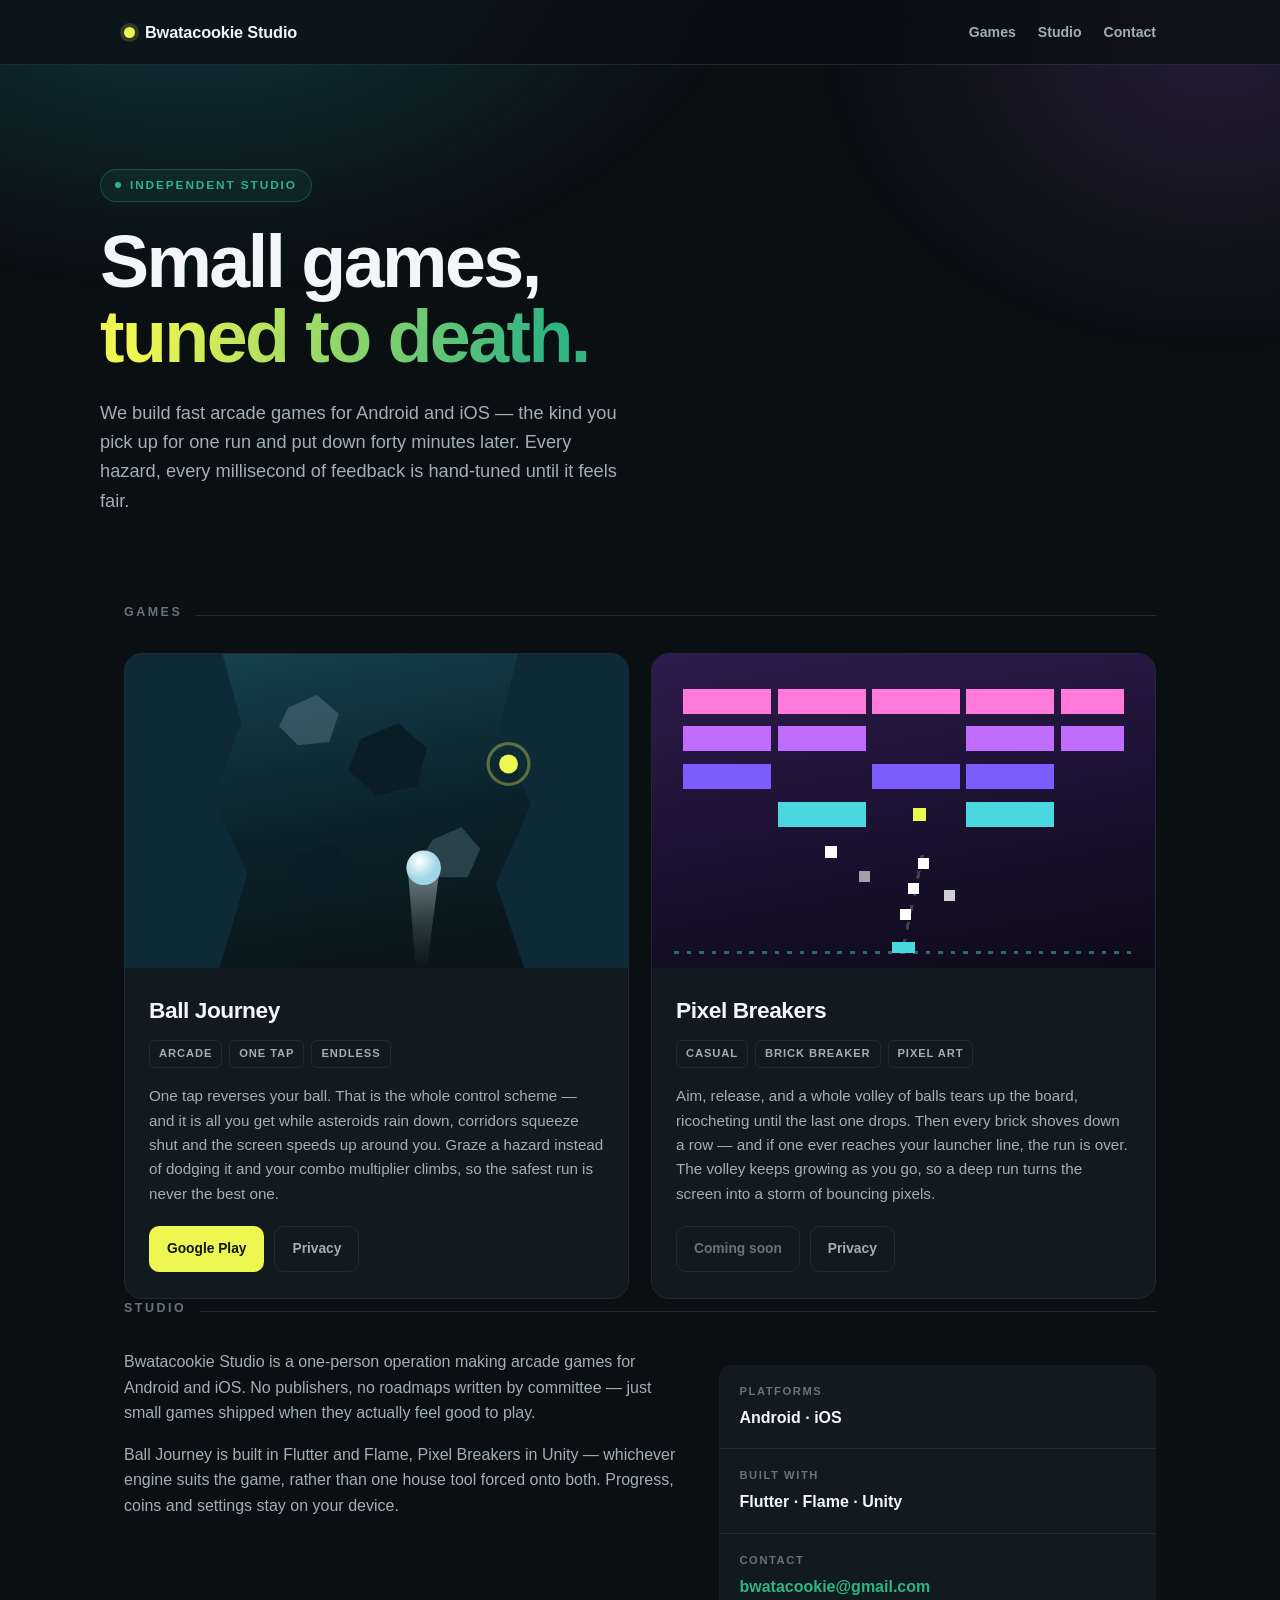
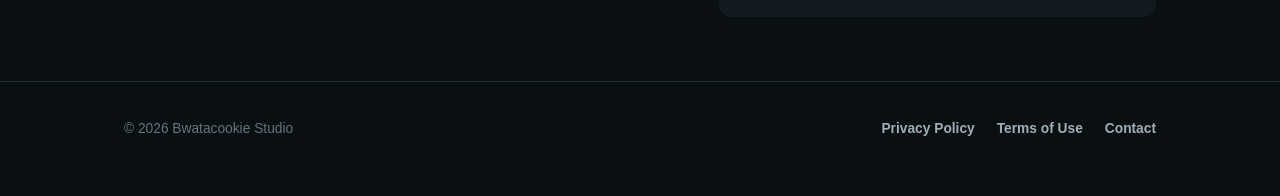
==== index.html @ 49201047 "Studio site: games, legal pages, app-ads.txt Single site for every Bwatacookie Studio game, to be se" ====
<!DOCTYPE html>
<html lang="en">
<head>
<meta charset="UTF-8">
<meta name="viewport" content="width=device-width, initial-scale=1.0">
<title>Bwatacookie Studio — Mobile games</title>
<meta name="description" content="Bwatacookie Studio builds fast, hand-tuned arcade games for Android and iOS. Ball Journey and Pixel Breakers.">
<meta property="og:title" content="Bwatacookie Studio">
<meta property="og:description" content="Fast, hand-tuned arcade games for mobile.">
<meta property="og:type" content="website">
<link rel="stylesheet" href="site.css">
<style>
  /* Home page only. Tokens, chrome and the document layout are in
     site.css, shared with the legal pages. */
/* ---- hero --------------------------------------------------------- */
  .hero { padding: 104px 0 88px; }
  .eyebrow {
    display: inline-flex;
    align-items: center;
    gap: 9px;
    font-size: 0.74rem;
    font-weight: 700;
    letter-spacing: 0.16em;
    text-transform: uppercase;
    color: var(--accent-2);
    border: 1px solid rgba(49, 180, 131, 0.3);
    background: rgba(49, 180, 131, 0.08);
    border-radius: 999px;
    padding: 6px 14px;
  }
  .pulse {
    width: 6px; height: 6px; border-radius: 50%;
    background: var(--accent-2);
    animation: pulse 2.4s ease-in-out infinite;
  }
  @keyframes pulse {
    0%, 100% { opacity: 1; transform: scale(1); }
    50% { opacity: 0.35; transform: scale(0.7); }
  }
  h1 {
    font-size: clamp(2.6rem, 8vw, 4.6rem);
    line-height: 1.02;
    letter-spacing: -0.035em;
    font-weight: 900;
    margin: 22px 0 0;
    max-width: 17ch;
  }
  h1 em {
    font-style: normal;
    background: linear-gradient(100deg, var(--accent) 10%, var(--accent-2) 90%);
    -webkit-background-clip: text;
    background-clip: text;
    color: transparent;
  }
  .lede {
    margin: 24px 0 0;
    max-width: 52ch;
    font-size: clamp(1rem, 2.4vw, 1.14rem);
    color: var(--ink-dim);
  }

  /* ---- games -------------------------------------------------------- */
  section { padding: 56px 0; }
  .games { display: grid; gap: 22px; }
  @media (min-width: 820px) { .games { grid-template-columns: 1fr 1fr; } }

  .card {
    position: relative;
    display: flex;
    flex-direction: column;
    background: var(--bg-raised);
    border: 1px solid var(--line);
    border-radius: var(--radius);
    overflow: hidden;
    transition: transform 0.28s cubic-bezier(.2,.8,.2,1),
                border-color 0.28s, box-shadow 0.28s;
  }
  .card:hover {
    transform: translateY(-5px);
    border-color: #2d4049;
    box-shadow: 0 22px 50px -24px rgba(0, 0, 0, 0.9);
  }

  /* Each game's key art is drawn in CSS/SVG rather than shipped as an
     image: it stays crisp at any size, costs no request, and can't end up
     as a broken-image box. */
  .art {
    position: relative;
    aspect-ratio: 16 / 10;
    display: grid;
    place-items: center;
    overflow: hidden;
  }
  .art svg { width: 100%; height: 100%; display: block; }

  .art-journey { background: linear-gradient(170deg, #15434f 0%, #0b2029 55%, #091318 100%); }
  .art-breakers { background: linear-gradient(170deg, #2f1b4d 0%, #1a1130 55%, #0d0a18 100%); }

  .card-body { padding: 24px 24px 26px; display: flex; flex-direction: column; flex: 1; }
  .card h3 {
    margin: 0;
    font-size: 1.42rem;
    font-weight: 850;
    letter-spacing: -0.02em;
  }
  .tags { display: flex; flex-wrap: wrap; gap: 7px; margin: 12px 0 0; }
  .tag {
    font-size: 0.7rem;
    font-weight: 700;
    letter-spacing: 0.08em;
    text-transform: uppercase;
    color: var(--ink-dim);
    border: 1px solid var(--line);
    border-radius: 6px;
    padding: 4px 9px;
  }
  .card p { color: var(--ink-dim); margin: 16px 0 0; font-size: 0.95rem; }
  .card .spacer { flex: 1; min-height: 20px; }

  .links { display: flex; flex-wrap: wrap; gap: 10px; }
  .btn {
    display: inline-flex;
    align-items: center;
    gap: 8px;
    font-size: 0.86rem;
    font-weight: 700;
    text-decoration: none;
    padding: 11px 17px;
    border-radius: 10px;
    border: 1px solid transparent;
    transition: transform 0.16s, filter 0.16s, background 0.16s;
  }
  .btn:active { transform: scale(0.97); }
  .btn-primary { background: var(--accent); color: #11150a; }
  .btn-primary:hover { filter: brightness(1.08); }
  .btn-ghost { border-color: var(--line); color: var(--ink-dim); }
  .btn-ghost:hover { border-color: #33464f; color: var(--ink); }
  .btn[aria-disabled="true"] {
    background: transparent;
    border-color: var(--line);
    color: var(--ink-faint);
    cursor: default;
    pointer-events: none;
  }

  /* ---- studio ------------------------------------------------------- */
  .studio-grid { display: grid; gap: 28px; }
  @media (min-width: 760px) { .studio-grid { grid-template-columns: 1.3fr 1fr; } }
  .studio-grid p { color: var(--ink-dim); margin: 0 0 16px; }
  .facts { display: grid; gap: 1px; background: var(--line); border-radius: 14px; overflow: hidden; }
  .fact { background: var(--bg-raised); padding: 18px 20px; }
  .fact dt {
    font-size: 0.7rem; font-weight: 800; letter-spacing: 0.14em;
    text-transform: uppercase; color: var(--ink-faint); margin: 0 0 4px;
  }
  .fact dd { margin: 0; font-weight: 650; }
  .fact dd a { color: var(--accent-2); text-decoration: none; }
  .fact dd a:hover { text-decoration: underline; }
</style>
</head>
<body>

<header>
  <div class="wrap bar">
    <a class="brand" href="#top"><span class="dot"></span>Bwatacookie Studio</a>
    <nav>
      <a href="#games">Games</a>
      <a href="#studio" class="hide-sm">Studio</a>
      <a href="mailto:bwatacookie@gmail.com">Contact</a>
    </nav>
  </div>
</header>

<main id="top">

  <div class="wrap hero">
    <span class="eyebrow"><span class="pulse"></span>Independent studio</span>
    <h1>Small games,<br><em>tuned to death.</em></h1>
    <p class="lede">
      We build fast arcade games for Android and iOS — the kind you pick up
      for one run and put down forty minutes later. Every hazard, every
      millisecond of feedback is hand-tuned until it feels fair.
    </p>
  </div>

  <section class="wrap" id="games">
    <div class="section-head"><h2>Games</h2><div class="rule"></div></div>

    <div class="games">

      <!-- ---------------- Ball Journey ---------------- -->
      <article class="card">
        <div class="art art-journey">
          <svg viewBox="0 0 320 200" role="img" aria-label="Ball Journey key art: a glowing ball threading falling asteroids">
            <defs>
              <radialGradient id="bjBall" cx="38%" cy="32%">
                <stop offset="0%" stop-color="#ffffff"/>
                <stop offset="100%" stop-color="#9fd8e4"/>
              </radialGradient>
              <linearGradient id="bjTrail" x1="0" y1="0" x2="0" y2="1">
                <stop offset="0%" stop-color="#e2f5f8" stop-opacity="0.45"/>
                <stop offset="55%" stop-color="#e2f5f8" stop-opacity="0.14"/>
                <stop offset="100%" stop-color="#e2f5f8" stop-opacity="0"/>
              </linearGradient>
            </defs>
            <!-- corridor walls -->
            <path d="M0 0 L62 0 L74 44 L56 92 L78 140 L60 200 L0 200 Z" fill="#0d2a36"/>
            <path d="M320 0 L250 0 L238 48 L258 96 L236 146 L254 200 L320 200 Z" fill="#0d2a36"/>
            <!-- parallax asteroids -->
            <polygon points="104,34 122,26 136,38 130,56 110,58 98,46" fill="#567983" opacity="0.5"/>
            <polygon points="196,118 214,110 226,124 218,142 199,142 189,129" fill="#567983" opacity="0.4"/>
            <!-- foreground asteroids -->
            <polygon points="150,54 174,44 192,60 186,84 160,90 142,74" fill="#0a1c26"/>
            <polygon points="110,128 132,120 146,136 138,158 114,160 102,144" fill="#0a1c26"/>
            <!-- trail + ball -->
            <path d="M180 138 L200 138 L192 200 L185 200 Z" fill="url(#bjTrail)"/>
            <circle cx="190" cy="136" r="11" fill="url(#bjBall)"/>
            <!-- bonus orb -->
            <circle cx="244" cy="70" r="6" fill="#eef651"/>
            <circle cx="244" cy="70" r="13" fill="none" stroke="#eef651" stroke-opacity="0.35" stroke-width="2"/>
          </svg>
        </div>
        <div class="card-body">
          <h3>Ball Journey</h3>
          <div class="tags">
            <span class="tag">Arcade</span>
            <span class="tag">One tap</span>
            <span class="tag">Endless</span>
          </div>
          <p>
            One tap reverses your ball. That is the whole control scheme — and
            it is all you get while asteroids rain down, corridors squeeze shut
            and the screen speeds up around you. Graze a hazard instead of
            dodging it and your combo multiplier climbs, so the safest run is
            never the best one.
          </p>
          <div class="spacer"></div>
          <div class="links">
            <a class="btn btn-primary"
               href="https://play.google.com/store/apps/details?id=com.games.ball_journey">
              Google Play
            </a>
            <a class="btn btn-ghost" href="privacy.html">Privacy</a>
          </div>
        </div>
      </article>

      <!-- ---------------- Pixel Breakers ---------------- -->
      <article class="card">
        <div class="art art-breakers">
          <!-- shape-rendering=crispEdges keeps the blocks hard-edged at any
               scale, which is the point of a pixel-art game. No paddle: this
               is a volley launcher, and the rows descend towards it. -->
          <svg viewBox="0 0 320 200" shape-rendering="crispEdges" role="img"
               aria-label="Pixel Breakers key art: a volley of balls fired up into descending rows of bricks">
            <!-- boss row: full width, no lane through it -->
            <g fill="#ff7ad9">
              <rect x="20" y="22" width="56" height="16"/>
              <rect x="80" y="22" width="56" height="16"/>
              <rect x="140" y="22" width="56" height="16"/>
              <rect x="200" y="22" width="56" height="16"/>
              <rect x="260" y="22" width="40" height="16"/>
            </g>
            <!-- normal rows always leave a column open: that is the lane -->
            <g fill="#c06cff">
              <rect x="20" y="46" width="56" height="16"/>
              <rect x="80" y="46" width="56" height="16"/>
              <rect x="200" y="46" width="56" height="16"/>
              <rect x="260" y="46" width="40" height="16"/>
            </g>
            <g fill="#7a5cff">
              <rect x="20" y="70" width="56" height="16"/>
              <rect x="140" y="70" width="56" height="16"/>
              <rect x="200" y="70" width="56" height="16"/>
            </g>
            <g fill="#4ad7e0">
              <rect x="80" y="94" width="56" height="16"/>
              <rect x="200" y="94" width="56" height="16"/>
            </g>
            <!-- pickups: a coin, and an extra ball -->
            <rect x="166" y="98" width="8" height="8" fill="#eef651"/>
            <rect x="110" y="122" width="8" height="8" fill="#ffffff"/>
            <!-- aim line, and the volley already in flight -->
            <path d="M160 186 L172 128" stroke="#ffffff" stroke-opacity="0.2"
                  stroke-width="2" stroke-dasharray="5 6"/>
            <g fill="#ffffff">
              <rect x="169" y="130" width="7" height="7"/>
              <rect x="163" y="146" width="7" height="7"/>
              <rect x="158" y="162" width="7" height="7"/>
              <rect x="186" y="150" width="7" height="7" opacity="0.8"/>
              <rect x="132" y="138" width="7" height="7" opacity="0.6"/>
            </g>
            <!-- the launcher line the bricks must never reach -->
            <path d="M14 190 L306 190" stroke="#4ad7e0" stroke-opacity="0.45"
                  stroke-width="2" stroke-dasharray="3 5"/>
            <rect x="153" y="183" width="14" height="7" fill="#4ad7e0"/>
          </svg>
        </div>
        <div class="card-body">
          <h3>Pixel Breakers</h3>
          <div class="tags">
            <span class="tag">Casual</span>
            <span class="tag">Brick breaker</span>
            <span class="tag">Pixel art</span>
          </div>
          <p>
            Aim, release, and a whole volley of balls tears up the board,
            ricocheting until the last one drops. Then every brick shoves down
            a row &mdash; and if one ever reaches your launcher line, the run is
            over. The volley keeps growing as you go, so a deep run turns the
            screen into a storm of bouncing pixels.
          </p>
          <div class="spacer"></div>
          <div class="links">
            <!-- Still in development (upgrade shop, chests and skins to
                 come), so there is no listing yet. When there is, the URL is
                 play.google.com/store/apps/details?id=com.pixelbreakers.game
                 — swap it in and drop aria-disabled. -->
            <a class="btn" aria-disabled="true" href="#games">Coming soon</a>
            <a class="btn btn-ghost" href="privacy.html">Privacy</a>
          </div>
        </div>
      </article>

    </div>
  </section>

  <section class="wrap" id="studio">
    <div class="section-head"><h2>Studio</h2><div class="rule"></div></div>
    <div class="studio-grid">
      <div>
        <p>
          Bwatacookie Studio is a one-person operation making arcade games for
          Android and iOS. No publishers, no roadmaps written by committee —
          just small games shipped when they actually feel good to play.
        </p>
        <p>
          Ball Journey is built in Flutter and Flame, Pixel Breakers in Unity
          &mdash; whichever engine suits the game, rather than one house tool
          forced onto both. Progress, coins and settings stay on your device.
        </p>
      </div>
      <dl class="facts">
        <div class="fact">
          <dt>Platforms</dt>
          <dd>Android &middot; iOS</dd>
        </div>
        <div class="fact">
          <dt>Built with</dt>
          <dd>Flutter &middot; Flame &middot; Unity</dd>
        </div>
        <div class="fact">
          <dt>Contact</dt>
          <dd><a href="mailto:bwatacookie@gmail.com">bwatacookie@gmail.com</a></dd>
        </div>
      </dl>
    </div>
  </section>

</main>

<footer>
  <div class="wrap foot">
    <span>&copy; 2026 Bwatacookie Studio</span>
    <nav>
      <a href="privacy.html">Privacy Policy</a>
      <a href="terms.html">Terms of Use</a>
      <a href="mailto:bwatacookie@gmail.com">Contact</a>
    </nav>
  </div>
</footer>

</body>
</html>
---- site.css ----
/* ============================================================
   Bwatacookie Studio — shared design system.

   Everything every page needs: tokens, the page chrome (header,
   footer, background), and the long-form document layout the legal
   pages use. Page-specific blocks (the home page's hero, game cards
   and key art) stay inline in index.html.

   Lives in one file so the three pages can't drift apart — which is
   exactly what happened when the legal pages carried their own copy
   of the palette.
   ============================================================ */

/* ---- tokens ------------------------------------------------ */
:root {
  color-scheme: dark;
  --ink: #f2f6f8;
  --ink-dim: #9fb0b8;
  --ink-faint: #64757e;
  --bg: #0a0f12;
  --bg-raised: #111a1f;
  --line: #1e2b32;
  --accent: #eef651;        /* Ball Journey's bonus yellow */
  --accent-2: #31b483;      /* its combo green */
  --accent-3: #e16565;      /* its spinner red */
  --radius: 18px;
  --maxw: 1080px;
}

* { box-sizing: border-box; }

html { scroll-behavior: smooth; }

body {
  margin: 0;
  background: var(--bg);
  color: var(--ink);
  font-family: "Segoe UI Variable Display", -apple-system, BlinkMacSystemFont,
               "Segoe UI", Roboto, Helvetica, Arial, sans-serif;
  line-height: 1.6;
  -webkit-font-smoothing: antialiased;
  overflow-x: hidden;
}

/* Two soft colour washes behind everything, fixed so the page scrolls
   over them rather than dragging them along. */
body::before {
  content: "";
  position: fixed;
  inset: 0;
  z-index: -1;
  background:
    radial-gradient(60rem 40rem at 15% -10%, #15434f 0%, transparent 60%),
    radial-gradient(45rem 35rem at 95% 5%, #2a1f3d 0%, transparent 55%);
  opacity: 0.85;
}

a { color: inherit; }

.wrap { max-width: var(--maxw); margin: 0 auto; padding: 0 24px; }

/* ---- header ------------------------------------------------ */
header {
  position: sticky;
  top: 0;
  z-index: 10;
  backdrop-filter: blur(14px);
  background: rgba(10, 15, 18, 0.72);
  border-bottom: 1px solid var(--line);
}
.bar {
  display: flex;
  align-items: center;
  justify-content: space-between;
  gap: 16px;
  height: 64px;
}
.brand {
  display: flex;
  align-items: center;
  gap: 10px;
  font-weight: 800;
  letter-spacing: -0.01em;
  text-decoration: none;
  font-size: 1.02rem;
}
.brand .dot {
  width: 11px;
  height: 11px;
  border-radius: 50%;
  background: var(--accent);
  box-shadow: 0 0 0 4px rgba(238, 246, 81, 0.16);
  flex: none;
}
nav {
  display: flex;
  gap: 22px;
  font-size: 0.88rem;
  font-weight: 600;
  color: var(--ink-dim);
}
nav a { text-decoration: none; transition: color 0.18s; }
nav a:hover { color: var(--accent); }
@media (max-width: 560px) { nav a.hide-sm { display: none; } }

/* ---- section heading, shared by home and documents --------- */
.section-head {
  display: flex;
  align-items: baseline;
  gap: 14px;
  margin-bottom: 30px;
}
.section-head h2,
h2.kicker {
  font-size: 0.78rem;
  font-weight: 800;
  letter-spacing: 0.2em;
  text-transform: uppercase;
  color: var(--ink-faint);
  margin: 0;
}
.rule { flex: 1; height: 1px; background: var(--line); }

/* ---- long-form document (privacy, terms) ------------------- */
.doc { padding: 72px 0 96px; max-width: 760px; }

.doc .back {
  display: inline-flex;
  align-items: center;
  gap: 7px;
  font-size: 0.86rem;
  font-weight: 650;
  color: var(--ink-dim);
  text-decoration: none;
  transition: color 0.18s;
}
.doc .back:hover { color: var(--accent); }

.doc h1 {
  font-size: clamp(2rem, 6vw, 2.9rem);
  line-height: 1.08;
  letter-spacing: -0.03em;
  font-weight: 900;
  margin: 26px 0 0;
}

.doc .updated {
  margin: 10px 0 0;
  font-size: 0.8rem;
  font-weight: 700;
  letter-spacing: 0.1em;
  text-transform: uppercase;
  color: var(--ink-faint);
}

/* The opening paragraph carries the document's scope, so it gets a
   little more presence than the body copy that follows. */
.doc .intro {
  margin: 28px 0 0;
  font-size: 1.05rem;
  color: var(--ink-dim);
  padding-left: 18px;
  border-left: 2px solid var(--accent-2);
}

.doc h2 {
  font-size: 1.12rem;
  font-weight: 800;
  letter-spacing: -0.01em;
  color: var(--ink);
  margin: 46px 0 0;
}

.doc p,
.doc li { color: var(--ink-dim); }
.doc p { margin: 12px 0 0; }

.doc ul {
  margin: 16px 0 0;
  padding: 0;
  list-style: none;
  display: grid;
  gap: 10px;
}
.doc ul li {
  background: var(--bg-raised);
  border: 1px solid var(--line);
  border-radius: 12px;
  padding: 15px 18px;
  font-size: 0.95rem;
}
.doc ul li strong { color: var(--ink); }

.doc a:not(.back) {
  color: var(--accent-2);
  text-decoration: none;
  border-bottom: 1px solid rgba(49, 180, 131, 0.35);
}
.doc a:not(.back):hover { border-bottom-color: var(--accent-2); }

/* ---- footer ------------------------------------------------ */
footer {
  border-top: 1px solid var(--line);
  margin-top: 48px;
  padding: 36px 0 56px;
}
.foot {
  display: flex;
  flex-wrap: wrap;
  gap: 16px;
  align-items: center;
  justify-content: space-between;
  font-size: 0.86rem;
  color: var(--ink-faint);
}
.foot nav { font-size: 0.86rem; }

@media (prefers-reduced-motion: reduce) {
  html { scroll-behavior: auto; }
  *, *::before, *::after {
    animation-duration: 0.001s !important;
    transition-duration: 0.001s !important;
  }
}
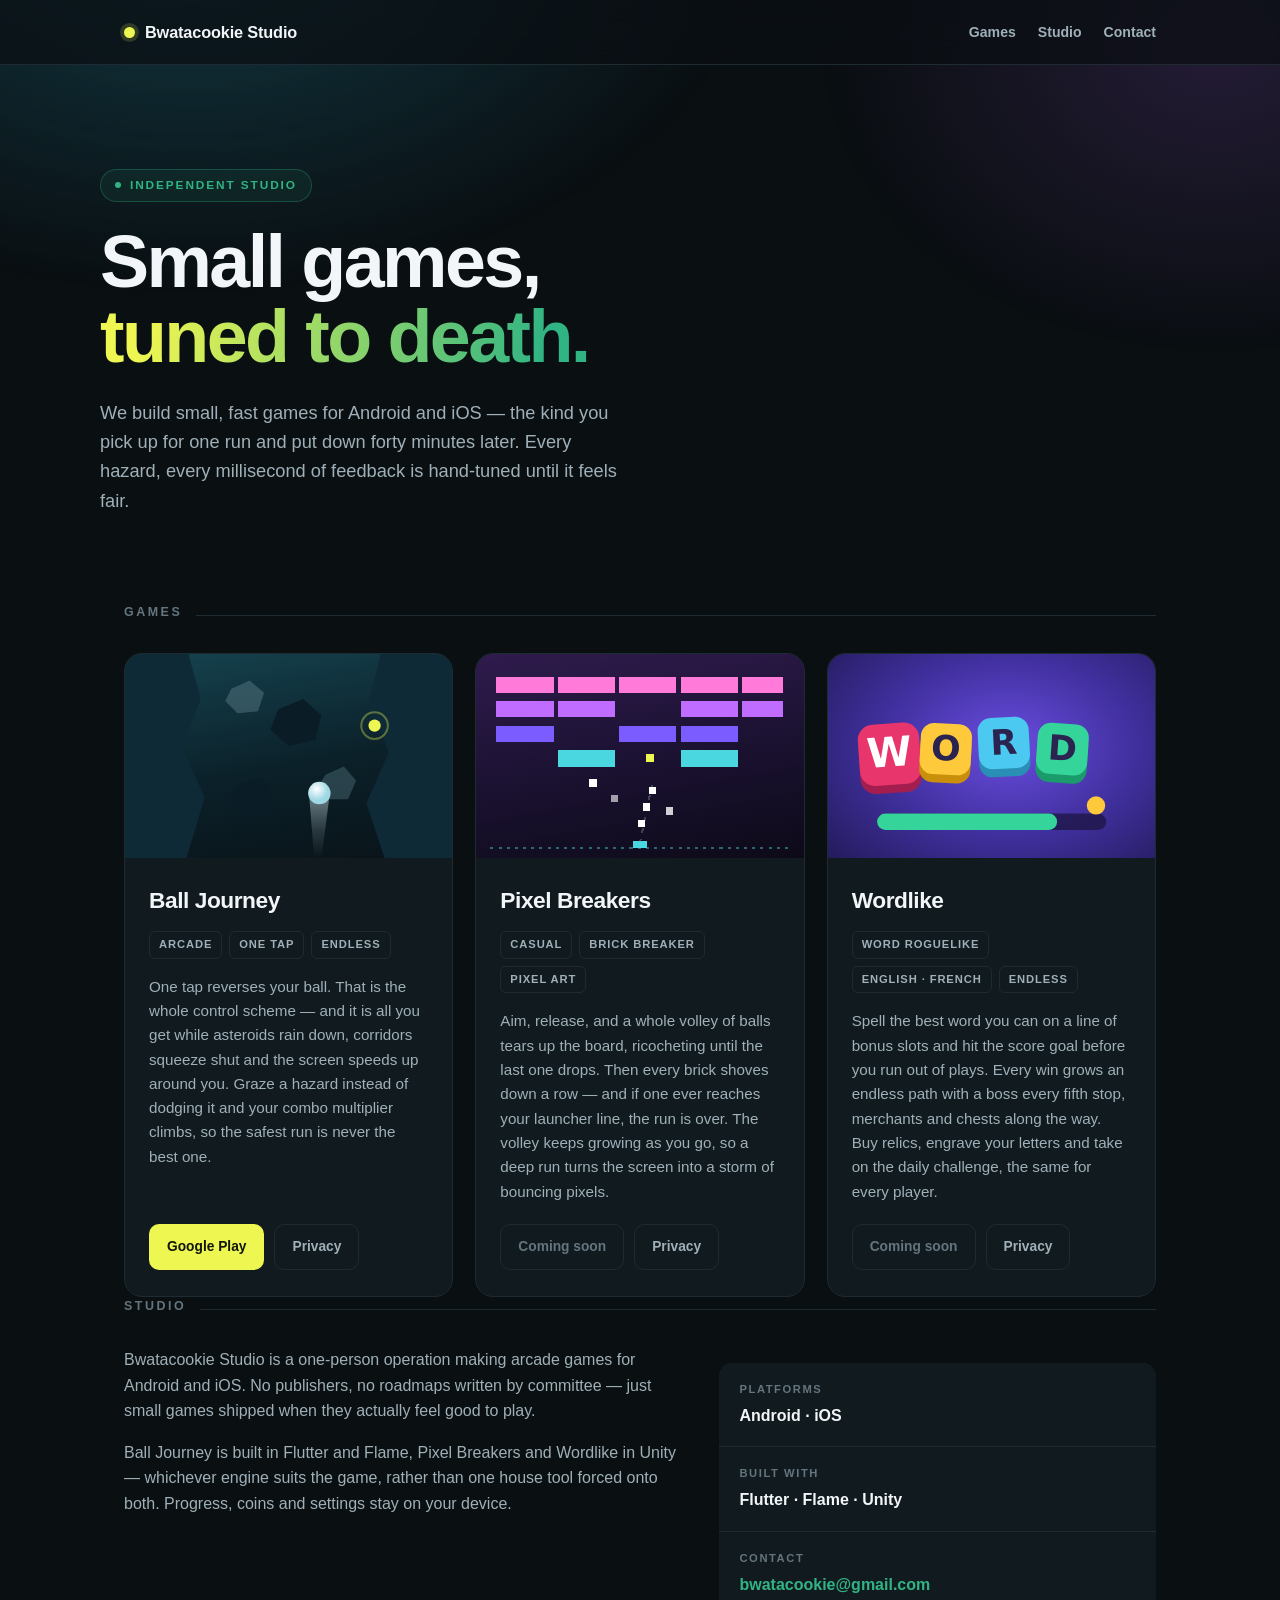
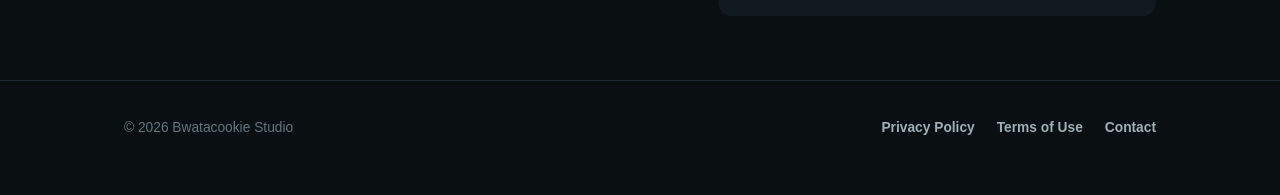
==== commit 27d16fa4: "Add Wordlike: game card, privacy policy and terms updated Co-Authored-By: Claude Sonnet 5.5 <noreply" ====
--- a/index.html
+++ b/index.html
@@ -4,7 +4,7 @@
 <meta charset="UTF-8">
 <meta name="viewport" content="width=device-width, initial-scale=1.0">
 <title>Bwatacookie Studio — Mobile games</title>
-<meta name="description" content="Bwatacookie Studio builds fast, hand-tuned arcade games for Android and iOS. Ball Journey and Pixel Breakers.">
+<meta name="description" content="Bwatacookie Studio builds fast, hand-tuned arcade games for Android and iOS. Ball Journey, Pixel Breakers and Wordlike.">
 <meta property="og:title" content="Bwatacookie Studio">
 <meta property="og:description" content="Fast, hand-tuned arcade games for mobile.">
 <meta property="og:type" content="website">
@@ -63,6 +63,7 @@
   section { padding: 56px 0; }
   .games { display: grid; gap: 22px; }
   @media (min-width: 820px) { .games { grid-template-columns: 1fr 1fr; } }
+  @media (min-width: 1180px) { .games { grid-template-columns: 1fr 1fr 1fr; } }
 
   .card {
     position: relative;
@@ -95,6 +96,7 @@
 
   .art-journey { background: linear-gradient(170deg, #15434f 0%, #0b2029 55%, #091318 100%); }
   .art-breakers { background: linear-gradient(170deg, #2f1b4d 0%, #1a1130 55%, #0d0a18 100%); }
+  .art-wordlike { background: radial-gradient(ellipse 80% 90% at 55% 45%, #6a4de0 0%, #3f2f9c 50%, #1f1750 100%); }
 
   .card-body { padding: 24px 24px 26px; display: flex; flex-direction: column; flex: 1; }
   .card h3 {
@@ -177,7 +179,7 @@
     <span class="eyebrow"><span class="pulse"></span>Independent studio</span>
     <h1>Small games,<br><em>tuned to death.</em></h1>
     <p class="lede">
-      We build fast arcade games for Android and iOS — the kind you pick up
+      We build small, fast games for Android and iOS — the kind you pick up
       for one run and put down forty minutes later. Every hazard, every
       millisecond of feedback is hand-tuned until it feels fair.
     </p>
@@ -322,6 +324,63 @@
         </div>
       </article>
 
+      <!-- ---------------- Wordlike ---------------- -->
+      <article class="card">
+        <div class="art art-wordlike">
+          <svg viewBox="0 0 320 200" role="img" aria-label="Wordlike key art: colored letter tiles spelling WORD above a score goal">
+            <g font-family="'Trebuchet MS', 'Segoe UI', system-ui, sans-serif" font-weight="800" text-anchor="middle">
+              <g transform="rotate(-4 60 96)">
+                <rect x="30" y="76" width="60" height="60" rx="15" fill="#a31e4f"/>
+                <rect x="30" y="68" width="60" height="60" rx="15" fill="#e8366d"/>
+                <text x="60" y="110" font-size="40" fill="#ffffff">W</text>
+              </g>
+              <g transform="rotate(3 115 96)">
+                <rect x="90" y="76" width="50" height="50" rx="13" fill="#c98f0b"/>
+                <rect x="90" y="68" width="50" height="50" rx="13" fill="#ffc93c"/>
+                <text x="115" y="104" font-size="34" fill="#2b2350">O</text>
+              </g>
+              <g transform="rotate(-3 172 90)">
+                <rect x="147" y="70" width="50" height="50" rx="13" fill="#2a8fb5"/>
+                <rect x="147" y="62" width="50" height="50" rx="13" fill="#4cc9f0"/>
+                <text x="172" y="98" font-size="34" fill="#2b2350">R</text>
+              </g>
+              <g transform="rotate(4 229 96)">
+                <rect x="204" y="76" width="50" height="50" rx="13" fill="#1b9a6b"/>
+                <rect x="204" y="68" width="50" height="50" rx="13" fill="#35d49a"/>
+                <text x="229" y="104" font-size="34" fill="#2b2350">D</text>
+              </g>
+            </g>
+            <!-- the score goal: a gauge that is almost full -->
+            <rect x="48" y="156" width="224" height="16" rx="8" fill="#140e2c" fill-opacity="0.6"/>
+            <rect x="48" y="156" width="176" height="16" rx="8" fill="#35d49a"/>
+            <circle cx="262" cy="148" r="9" fill="#ffc93c"/>
+          </svg>
+        </div>
+        <div class="card-body">
+          <h3>Wordlike</h3>
+          <div class="tags">
+            <span class="tag">Word roguelike</span>
+            <span class="tag">English &middot; French</span>
+            <span class="tag">Endless</span>
+          </div>
+          <p>
+            Spell the best word you can on a line of bonus slots and hit the
+            score goal before you run out of plays. Every win grows an endless
+            path with a boss every fifth stop, merchants and chests along the
+            way. Buy relics, engrave your letters and take on the daily
+            challenge, the same for every player.
+          </p>
+          <div class="spacer"></div>
+          <div class="links">
+            <!-- No listing yet. When there is, the URL is
+                 play.google.com/store/apps/details?id=com.wordlike.game
+                 and then swap it in and drop aria-disabled. -->
+            <a class="btn" aria-disabled="true" href="#games">Coming soon</a>
+            <a class="btn btn-ghost" href="privacy.html">Privacy</a>
+          </div>
+        </div>
+      </article>
+
     </div>
   </section>
 
@@ -335,8 +394,8 @@
           just small games shipped when they actually feel good to play.
         </p>
         <p>
-          Ball Journey is built in Flutter and Flame, Pixel Breakers in Unity
-          &mdash; whichever engine suits the game, rather than one house tool
+          Ball Journey is built in Flutter and Flame, Pixel Breakers and
+          Wordlike in Unity &mdash; whichever engine suits the game, rather than one house tool
           forced onto both. Progress, coins and settings stay on your device.
         </p>
       </div>
